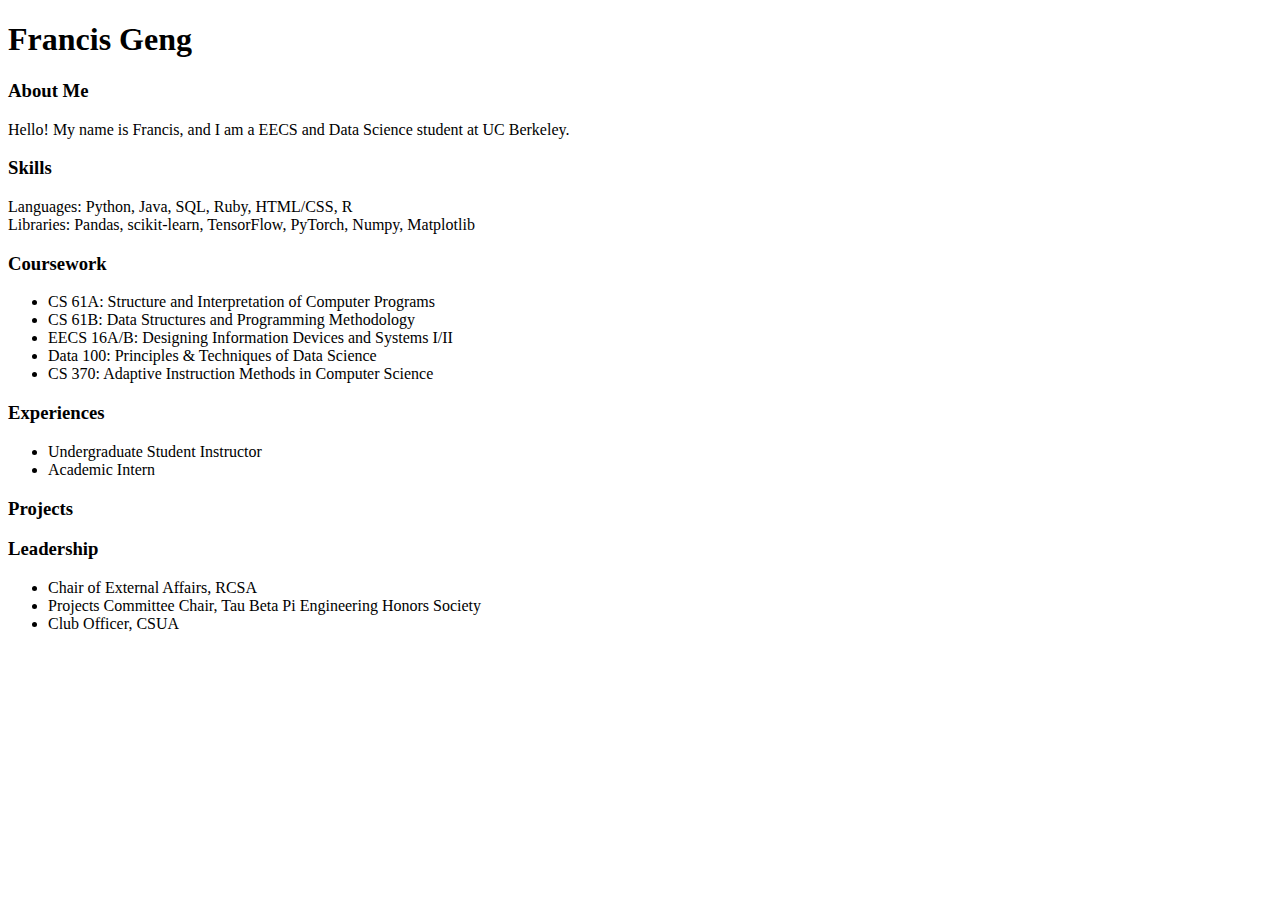
==== index.html @ 5d2b6ae0 "basic structures" ====
<!DOCTYPE html>
<html>

<head>
  <title>Francis Geng</title>
</head>

<body>
    <h1>Francis Geng</h1>
    <h3>About Me</h3>
        <p>Hello! My name is Francis, and I am a EECS and Data Science student at UC Berkeley.</p>
    <h3>Skills</h3>
        <li>Languages: Python, Java, SQL, Ruby, HTML/CSS, R</li>
        <li>Libraries: Pandas, scikit-learn, TensorFlow, PyTorch, Numpy, Matplotlib</li>
    <h3>Coursework</h3>
        <ul>
            <li>CS 61A: Structure and Interpretation of Computer Programs</li>
            <li>CS 61B: Data Structures and Programming Methodology </li>
            <li>EECS 16A/B: Designing Information Devices and Systems I/II</li>
            <li>Data 100: Principles & Techniques of Data Science</li>
            <li>CS 370: Adaptive Instruction Methods in Computer Science</li>
        </ul>
    <h3>Experiences</h3>
        <ul>
            <li>Undergraduate Student Instructor</li>
            <li>Academic Intern</li>
        </ul>
    <h3>Projects</h3>
    <h3>Leadership</h3>
        <ul>
            <li>Chair of External Affairs, RCSA</li>
            <li>Projects Committee Chair, Tau Beta Pi Engineering Honors Society</li>
            <li>Club Officer, CSUA</li>
        </ul>
        

</body>

</html>
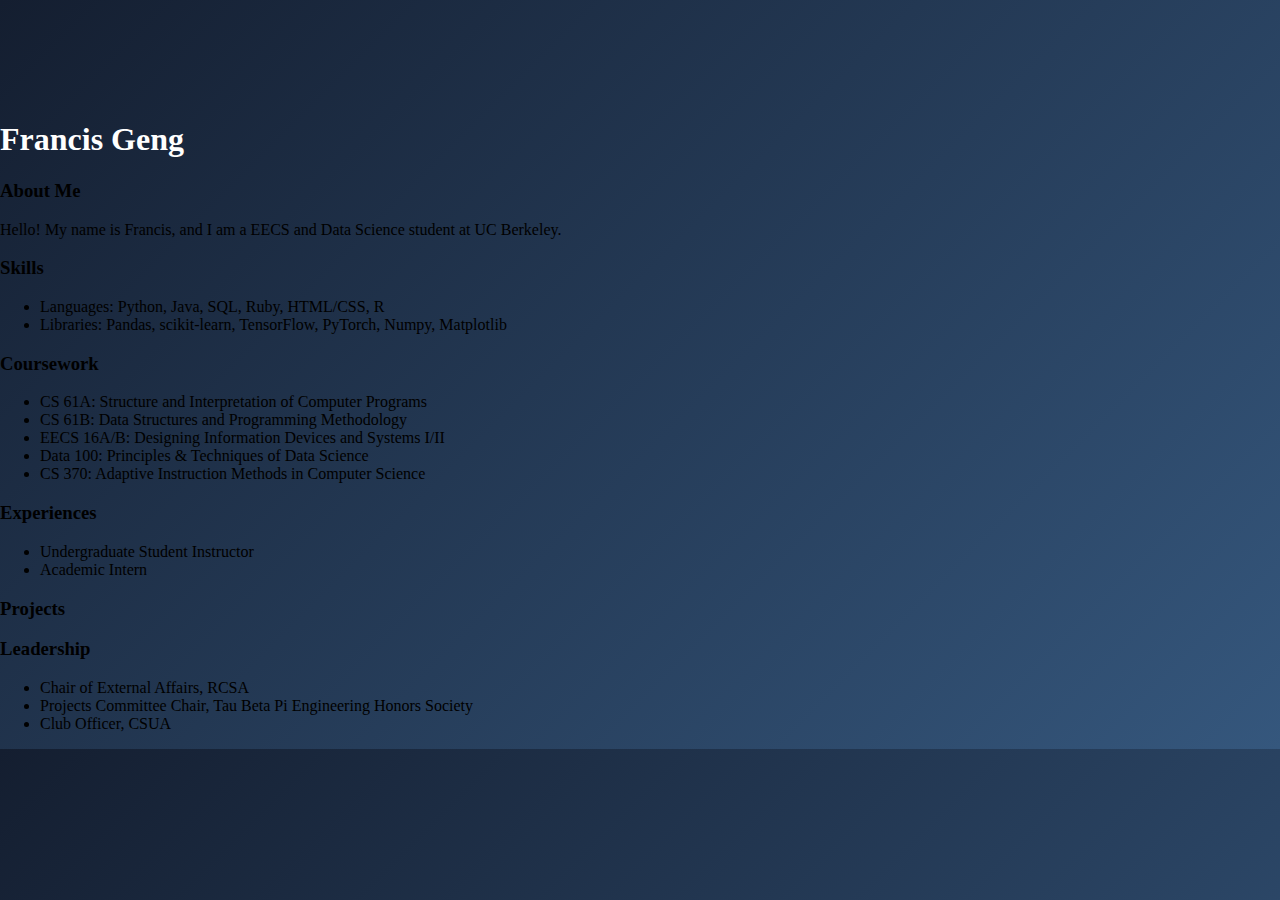
==== commit 138a3ba8: "added css" ====
--- a/index.html
+++ b/index.html
@@ -3,15 +3,21 @@
 
 <head>
   <title>Francis Geng</title>
+  <link href='style.css' rel='stylesheet'>
 </head>
 
 <body>
     <h1>Francis Geng</h1>
-    <h3>About Me</h3>
+    <div class="aboutme">
+        <h3>About Me</h3>
         <p>Hello! My name is Francis, and I am a EECS and Data Science student at UC Berkeley.</p>
+    </div>
+
     <h3>Skills</h3>
-        <li>Languages: Python, Java, SQL, Ruby, HTML/CSS, R</li>
-        <li>Libraries: Pandas, scikit-learn, TensorFlow, PyTorch, Numpy, Matplotlib</li>
+        <ul>
+            <li>Languages: Python, Java, SQL, Ruby, HTML/CSS, R</li>
+            <li>Libraries: Pandas, scikit-learn, TensorFlow, PyTorch, Numpy, Matplotlib</li>
+        </ul>
     <h3>Coursework</h3>
         <ul>
             <li>CS 61A: Structure and Interpretation of Computer Programs</li>
--- a/style.css
+++ b/style.css
@@ -0,0 +1,21 @@
+body {
+    /* Old browsers */
+    background: #141E30;
+    /* Chrome 10-25, Safari 5.1-6 */
+    background: -webkit-linear-gradient(-45deg, #35577D, #141E30);
+    /* W3C, IE 10+/ Edge, Firefox 16+, Chrome 26+, Opera 12+, Safari 7+ */
+    background: linear-gradient(-45deg, #35577D, #141E30);
+    margin: 0;
+    padding: 0;
+    font-family: Georgia;
+
+  }
+
+  h1 {
+    color: #FFF !important;
+    font-size: 2em;
+    padding-top: 100px;
+    width: 100%;
+    text-align: left;
+  }
+
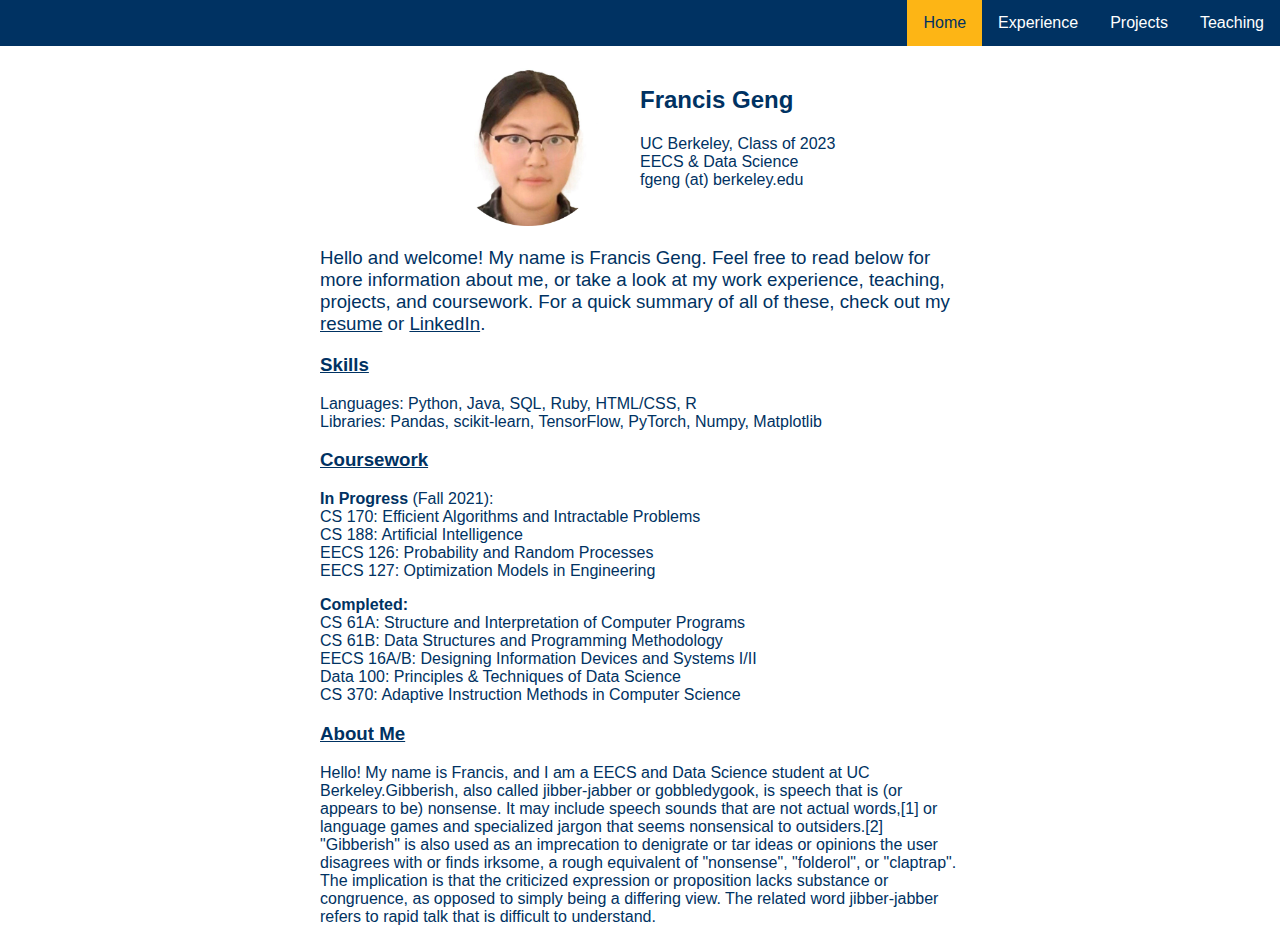
==== commit 998dc6a5: "update" ====
--- a/index.html
+++ b/index.html
@@ -7,12 +7,24 @@
 </head>
 
 <body>
-    <h1>Francis Geng</h1>
-    <div class="aboutme">
-        <h3>About Me</h3>
-        <p>Hello! My name is Francis, and I am a EECS and Data Science student at UC Berkeley.</p>
+    <div class="menu">
+        <ul>
+            <li><a href="#home">Teaching</a></li>
+            <li><a href="#news">Projects</a></li>
+            <li><a href="#contact">Experience</a></li>
+            <li><a class="active" href="#about">Home</a></li>
+          </ul>
     </div>
 
+    <IMG BORDER="0" id="me" ALIGN="Left" SRC="./circle-cropped.png" width=160 height=160><h2>Francis Geng</h2>
+        <h4>UC Berkeley, Class of 2023<br>
+            EECS & Data Science<br>
+            fgeng (at) berkeley.edu<br></h4>
+
+    <br>
+    <p><h3 id="intro">Hello and welcome! My name is Francis Geng. Feel free to read below for more information about me, or take a look at my work experience, teaching, projects, and coursework.
+
+        For a quick summary of all of these, check out my <a id="resume" href="./fgeng.pdf">resume</a> or <a id="link" href="https://linkedin.com/in/fgeng">LinkedIn</a>.</h3></p>
     <h3>Skills</h3>
         <ul>
             <li>Languages: Python, Java, SQL, Ruby, HTML/CSS, R</li>
@@ -20,25 +32,29 @@
         </ul>
     <h3>Coursework</h3>
         <ul>
+            <li><strong>In Progress</strong> (Fall 2021):</li>
+            <li>CS 170: Efficient Algorithms and Intractable Problems</li>
+            <li>CS 188: Artificial Intelligence</li>
+            <li>EECS 126: Probability and Random Processes</li>
+            <li>EECS 127: Optimization Models in Engineering</li>
+        </ul>
+        <ul>
+            <strong><li>Completed:</li></strong>
             <li>CS 61A: Structure and Interpretation of Computer Programs</li>
             <li>CS 61B: Data Structures and Programming Methodology </li>
             <li>EECS 16A/B: Designing Information Devices and Systems I/II</li>
             <li>Data 100: Principles & Techniques of Data Science</li>
             <li>CS 370: Adaptive Instruction Methods in Computer Science</li>
         </ul>
-    <h3>Experiences</h3>
-        <ul>
-            <li>Undergraduate Student Instructor</li>
-            <li>Academic Intern</li>
-        </ul>
-    <h3>Projects</h3>
-    <h3>Leadership</h3>
-        <ul>
-            <li>Chair of External Affairs, RCSA</li>
-            <li>Projects Committee Chair, Tau Beta Pi Engineering Honors Society</li>
-            <li>Club Officer, CSUA</li>
-        </ul>
-        
+        <h3>About Me</h3>
+        <p>Hello! My name is Francis, and I am a EECS and Data Science student at UC Berkeley.Gibberish, also called jibber-jabber or gobbledygook, is speech that is (or appears to be) nonsense. It may include speech sounds that are not actual words,[1] or language games and specialized jargon that seems nonsensical to outsiders.[2]
+
+            "Gibberish" is also used as an imprecation to denigrate or tar ideas or opinions the user disagrees with or finds irksome, a rough equivalent of "nonsense", "folderol", or "claptrap". The implication is that the criticized expression or proposition lacks substance or congruence, as opposed to simply being a differing view.
+            
+            The related word jibber-jabber refers to rapid talk that is difficult to understand.</p>
+        </div>
+    
+    
 
 </body>
 
--- a/style.css
+++ b/style.css
@@ -1,21 +1,115 @@
 body {
     /* Old browsers */
-    background: #141E30;
-    /* Chrome 10-25, Safari 5.1-6 */
-    background: -webkit-linear-gradient(-45deg, #35577D, #141E30);
-    /* W3C, IE 10+/ Edge, Firefox 16+, Chrome 26+, Opera 12+, Safari 7+ */
-    background: linear-gradient(-45deg, #35577D, #141E30);
+    background: white;
+    /* background-image: linear-gradient(120deg, #89f7fe 0%, #66a6ff 100%); */
+    font-family: -apple-system, BlinkMacSystemFont, 'Segoe UI', Roboto, Oxygen, Ubuntu, Cantarell, 'Open Sans', 'Helvetica Neue', sans-serif;
     margin: 0;
     padding: 0;
-    font-family: Georgia;
+    background-size: 100%;
+    background-repeat: no-repeat;
 
   }
 
-  h1 {
-    color: #FFF !important;
-    font-size: 2em;
-    padding-top: 100px;
+
+h2 {
+
+    margin-top: 40px;
+    font-weight: bold;
+    color: #003262;
+    padding-left: 50%;
+
+}
+
+h3 {
+    color: #003262;
+    text-decoration: underline;     
+    padding-left: 25%;
+    text-align: left;
+}
+
+ul {
+    width: 50%;
+    padding-left: 25%;
+    text-align: left;
+    list-style-type: none;
+    color:#003262;
+}
+
+p {
+    background-color: inherit;
+    width: 50%;
+    padding-left: 25%;
+    text-align: left;
+    color: #003262;
+}
+
+
+  .menu ul {
     width: 100%;
-    text-align: left;
+    list-style-type: none;
+    margin: 0;
+    padding: 0;
+    overflow: hidden;
+    background: #003262;
+  }
+  
+  .menu li {
+    float: right;
+  }
+  
+  .menu li a {
+    display: block;
+    color: white;
+    text-align: center;
+    padding: 14px 16px;
+    text-decoration: none;
+  }
+  
+  .menu li a:hover:not(.active) {
+    background-color: #FDB515;
+    color: #003262;
+  }
+  
+  .menu li a.active {
+    color: #003262;
+    background-color: #FDB515;
   }
 
+a {
+    padding-top: 0px;
+    padding-right: 30px;
+    color: inherit;
+    padding: 10px;
+}
+
+#resume {
+    font-style: bold;
+    padding: 0px;
+}
+
+#link {
+    font-style: bold;
+    padding: 0px;
+}
+
+
+#intro {
+    padding-left: 25%;
+    color:#003262;
+    width: 50%;
+    text-decoration: none;
+    font-weight: normal;
+}
+
+h4 {
+    color: #003262;
+    font-weight: normal;
+    padding-left: 50%;
+}
+
+#me {
+
+    margin-top: 20px;
+    padding-left: 35%;
+
+}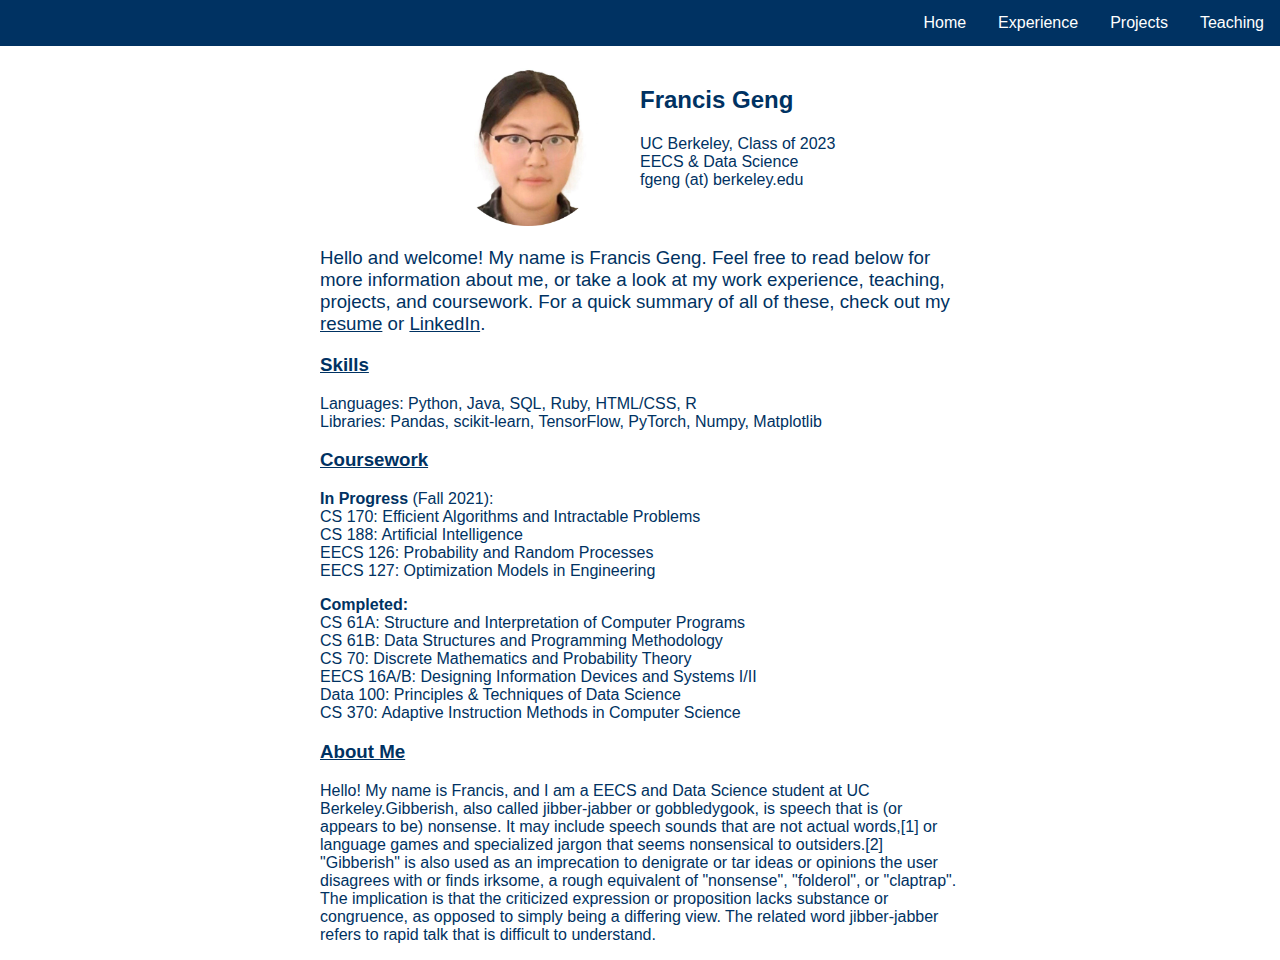
==== commit 1e011b96: "added 16a lab stuff" ====
--- a/index.html
+++ b/index.html
@@ -9,14 +9,15 @@
 <body>
     <div class="menu">
         <ul>
-            <li><a href="#home">Teaching</a></li>
+            <li><a href="./teach.html">Teaching</a></li>
             <li><a href="#news">Projects</a></li>
             <li><a href="#contact">Experience</a></li>
-            <li><a class="active" href="#about">Home</a></li>
+            <li><a href="./index.html">Home</a></li>
           </ul>
     </div>
 
-    <IMG BORDER="0" id="me" ALIGN="Left" SRC="./circle-cropped.png" width=160 height=160><h2>Francis Geng</h2>
+    <IMG BORDER="0" id="me" ALIGN="Left" SRC="./circle-cropped.png">
+        <h2>Francis Geng</h2> 
         <h4>UC Berkeley, Class of 2023<br>
             EECS & Data Science<br>
             fgeng (at) berkeley.edu<br></h4>
@@ -42,6 +43,7 @@
             <strong><li>Completed:</li></strong>
             <li>CS 61A: Structure and Interpretation of Computer Programs</li>
             <li>CS 61B: Data Structures and Programming Methodology </li>
+            <li>CS 70: Discrete Mathematics and Probability Theory </li>
             <li>EECS 16A/B: Designing Information Devices and Systems I/II</li>
             <li>Data 100: Principles & Techniques of Data Science</li>
             <li>CS 370: Adaptive Instruction Methods in Computer Science</li>
--- a/style.css
+++ b/style.css
@@ -108,8 +108,32 @@
 }
 
 #me {
+    width: 10em;
+    height: auto;
+    margin-top: 20px;
+    margin-left: 35%;
 
-    margin-top: 20px;
-    padding-left: 35%;
+}
 
+.calendar {
+    padding-left: 15em;
+}
+
+#class {
+    margin-top: 40px;
+    font-weight: bold;
+    color: #003262;
+    padding-left: 10em;
+
+}
+
+.lab ul{
+    padding-left: 15em;
+    text-align: left;
+}
+
+.lab h3{
+    padding-left: 16%;
+    text-align: left;
+    text-decoration: none;
 }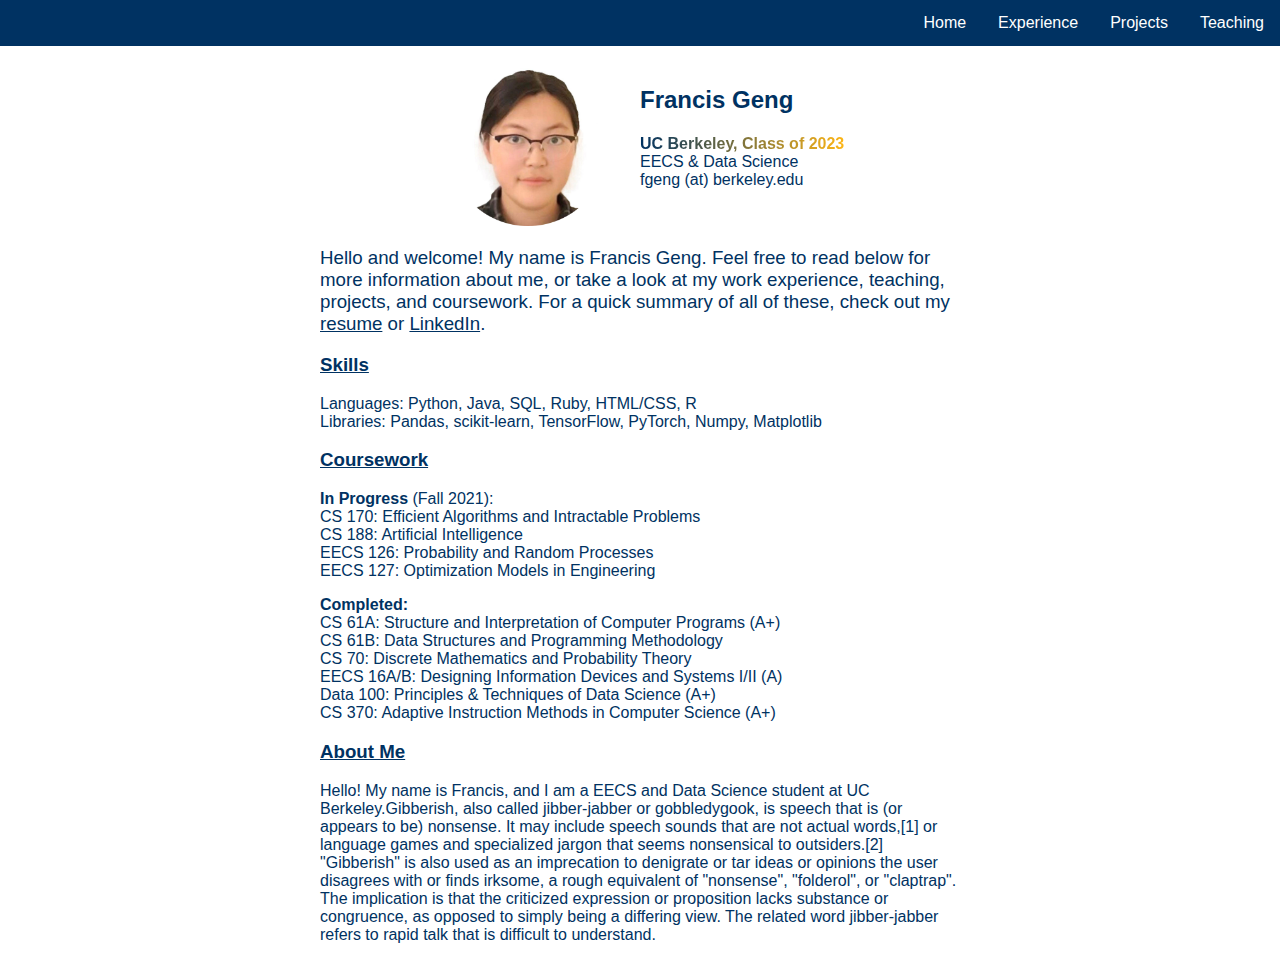
==== commit 6b53463b: "update" ====
--- a/index.html
+++ b/index.html
@@ -18,7 +18,7 @@
 
     <IMG BORDER="0" id="me" ALIGN="Left" SRC="./circle-cropped.png">
         <h2>Francis Geng</h2> 
-        <h4>UC Berkeley, Class of 2023<br>
+        <h4><div class="cal"><strong>UC Berkeley, Class of 2023</strong></div>
             EECS & Data Science<br>
             fgeng (at) berkeley.edu<br></h4>
 
@@ -41,12 +41,12 @@
         </ul>
         <ul>
             <strong><li>Completed:</li></strong>
-            <li>CS 61A: Structure and Interpretation of Computer Programs</li>
+            <li>CS 61A: Structure and Interpretation of Computer Programs (A+)</li>
             <li>CS 61B: Data Structures and Programming Methodology </li>
             <li>CS 70: Discrete Mathematics and Probability Theory </li>
-            <li>EECS 16A/B: Designing Information Devices and Systems I/II</li>
-            <li>Data 100: Principles & Techniques of Data Science</li>
-            <li>CS 370: Adaptive Instruction Methods in Computer Science</li>
+            <li>EECS 16A/B: Designing Information Devices and Systems I/II (A)</li>
+            <li>Data 100: Principles & Techniques of Data Science (A+)</li>
+            <li>CS 370: Adaptive Instruction Methods in Computer Science (A+)</li>
         </ul>
         <h3>About Me</h3>
         <p>Hello! My name is Francis, and I am a EECS and Data Science student at UC Berkeley.Gibberish, also called jibber-jabber or gobbledygook, is speech that is (or appears to be) nonsense. It may include speech sounds that are not actual words,[1] or language games and specialized jargon that seems nonsensical to outsiders.[2]
--- a/style.css
+++ b/style.css
@@ -104,7 +104,8 @@
 h4 {
     color: #003262;
     font-weight: normal;
-    padding-left: 50%;
+    margin-left: 50%;
+    width: fit-content;
 }
 
 #me {
@@ -136,4 +137,10 @@
     padding-left: 16%;
     text-align: left;
     text-decoration: none;
+}
+
+.cal {
+    background: linear-gradient(90deg, #003262, #FDB515);
+    -webkit-background-clip: text;
+    -webkit-text-fill-color: transparent;
 }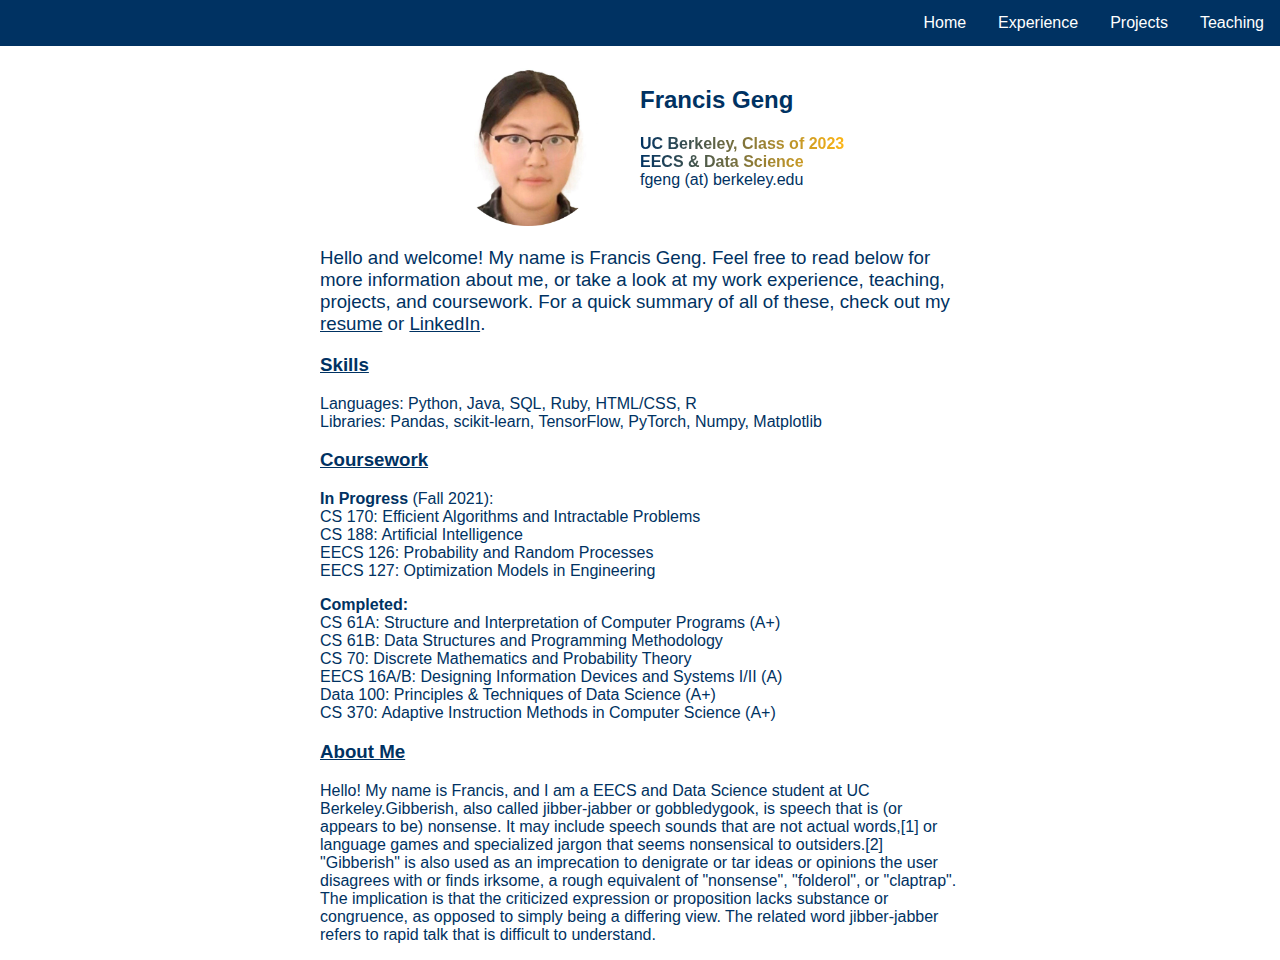
==== commit 8a8ec69c: "data 100 topics" ====
--- a/index.html
+++ b/index.html
@@ -19,7 +19,7 @@
     <IMG BORDER="0" id="me" ALIGN="Left" SRC="./circle-cropped.png">
         <h2>Francis Geng</h2> 
         <h4><div class="cal"><strong>UC Berkeley, Class of 2023</strong></div>
-            EECS & Data Science<br>
+            <div class="cal"><strong>EECS & Data Science</strong></div>
             fgeng (at) berkeley.edu<br></h4>
 
     <br>
--- a/style.css
+++ b/style.css
@@ -117,30 +117,37 @@
 }
 
 .calendar {
-    padding-left: 15em;
+    padding-left: 12%;
 }
 
 #class {
     margin-top: 40px;
     font-weight: bold;
     color: #003262;
-    padding-left: 10em;
+    padding-left: 12%;
 
 }
 
 .lab ul{
-    padding-left: 15em;
+    padding-left: 14%;
     text-align: left;
 }
 
 .lab h3{
-    padding-left: 16%;
+    padding-left: 14%;
     text-align: left;
     text-decoration: none;
 }
+
 
 .cal {
     background: linear-gradient(90deg, #003262, #FDB515);
     -webkit-background-clip: text;
     -webkit-text-fill-color: transparent;
+}
+
+table, tr, th {
+    text-align: left;
+    padding-left: 14%;
+    width:max-content;
 }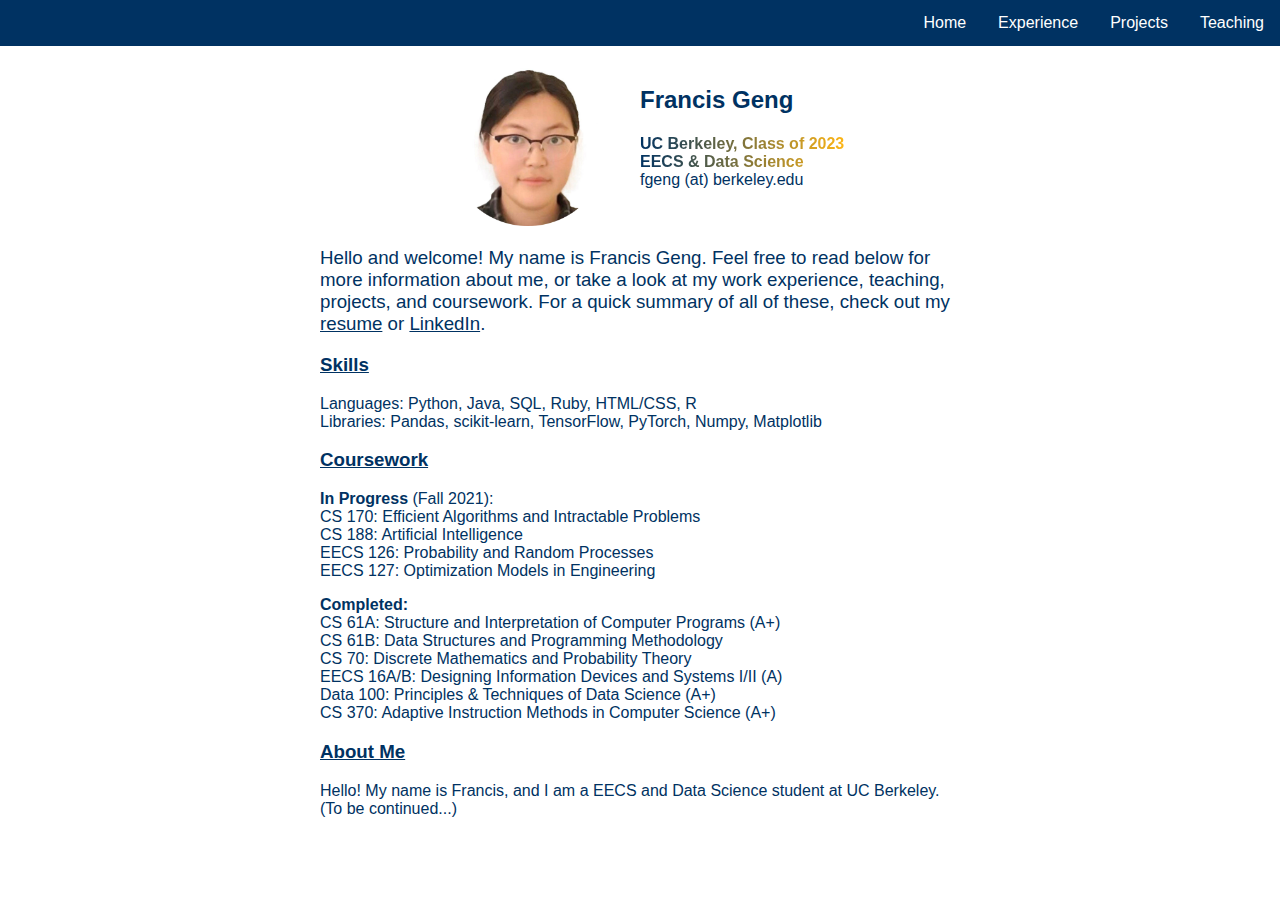
==== commit 3d3988e0: "fixed empty pages" ====
--- a/index.html
+++ b/index.html
@@ -10,8 +10,8 @@
     <div class="menu">
         <ul>
             <li><a href="./teach.html">Teaching</a></li>
-            <li><a href="#news">Projects</a></li>
-            <li><a href="#contact">Experience</a></li>
+            <li><a href="./projects.html">Projects</a></li>
+            <li><a href="./experiences.html">Experience</a></li>
             <li><a href="./index.html">Home</a></li>
           </ul>
     </div>
@@ -49,11 +49,7 @@
             <li>CS 370: Adaptive Instruction Methods in Computer Science (A+)</li>
         </ul>
         <h3>About Me</h3>
-        <p>Hello! My name is Francis, and I am a EECS and Data Science student at UC Berkeley.Gibberish, also called jibber-jabber or gobbledygook, is speech that is (or appears to be) nonsense. It may include speech sounds that are not actual words,[1] or language games and specialized jargon that seems nonsensical to outsiders.[2]
-
-            "Gibberish" is also used as an imprecation to denigrate or tar ideas or opinions the user disagrees with or finds irksome, a rough equivalent of "nonsense", "folderol", or "claptrap". The implication is that the criticized expression or proposition lacks substance or congruence, as opposed to simply being a differing view.
-            
-            The related word jibber-jabber refers to rapid talk that is difficult to understand.</p>
+        <p>Hello! My name is Francis, and I am a EECS and Data Science student at UC Berkeley. (To be continued...)</p>
         </div>
     
     
